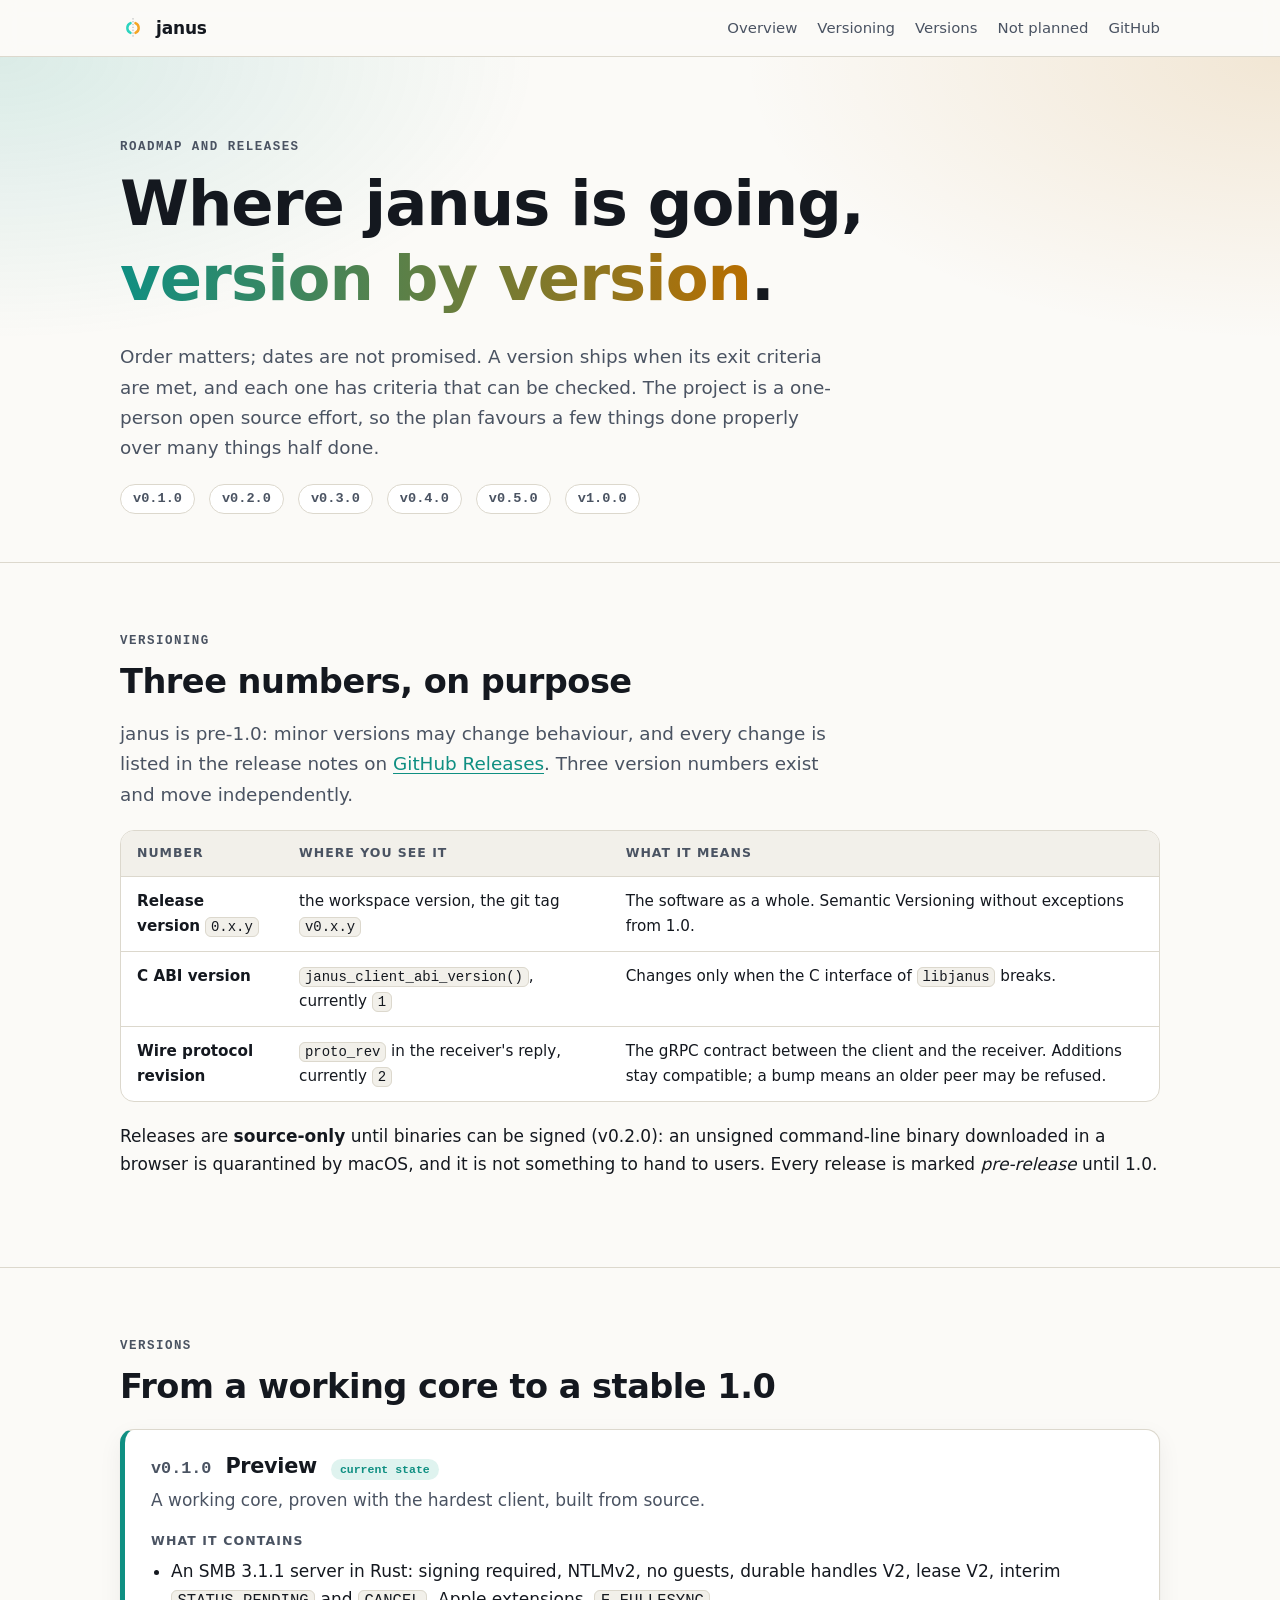
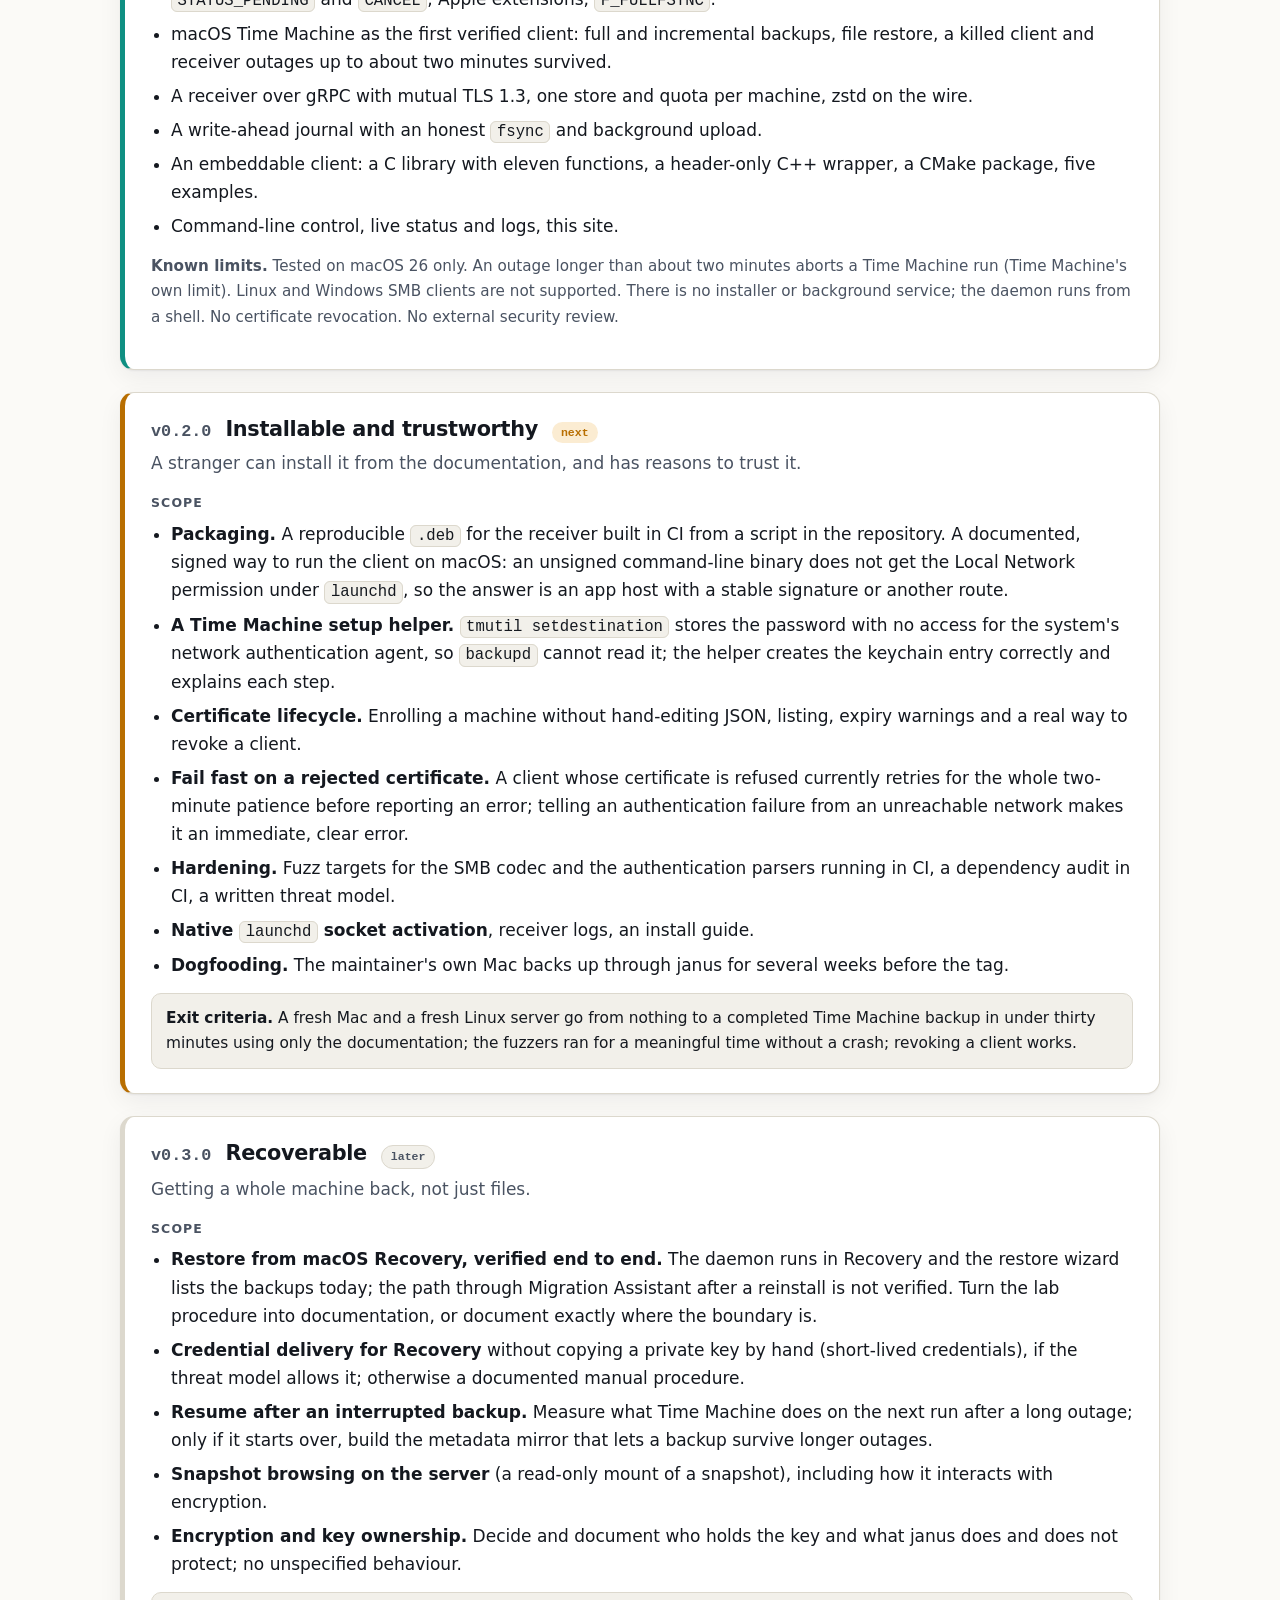
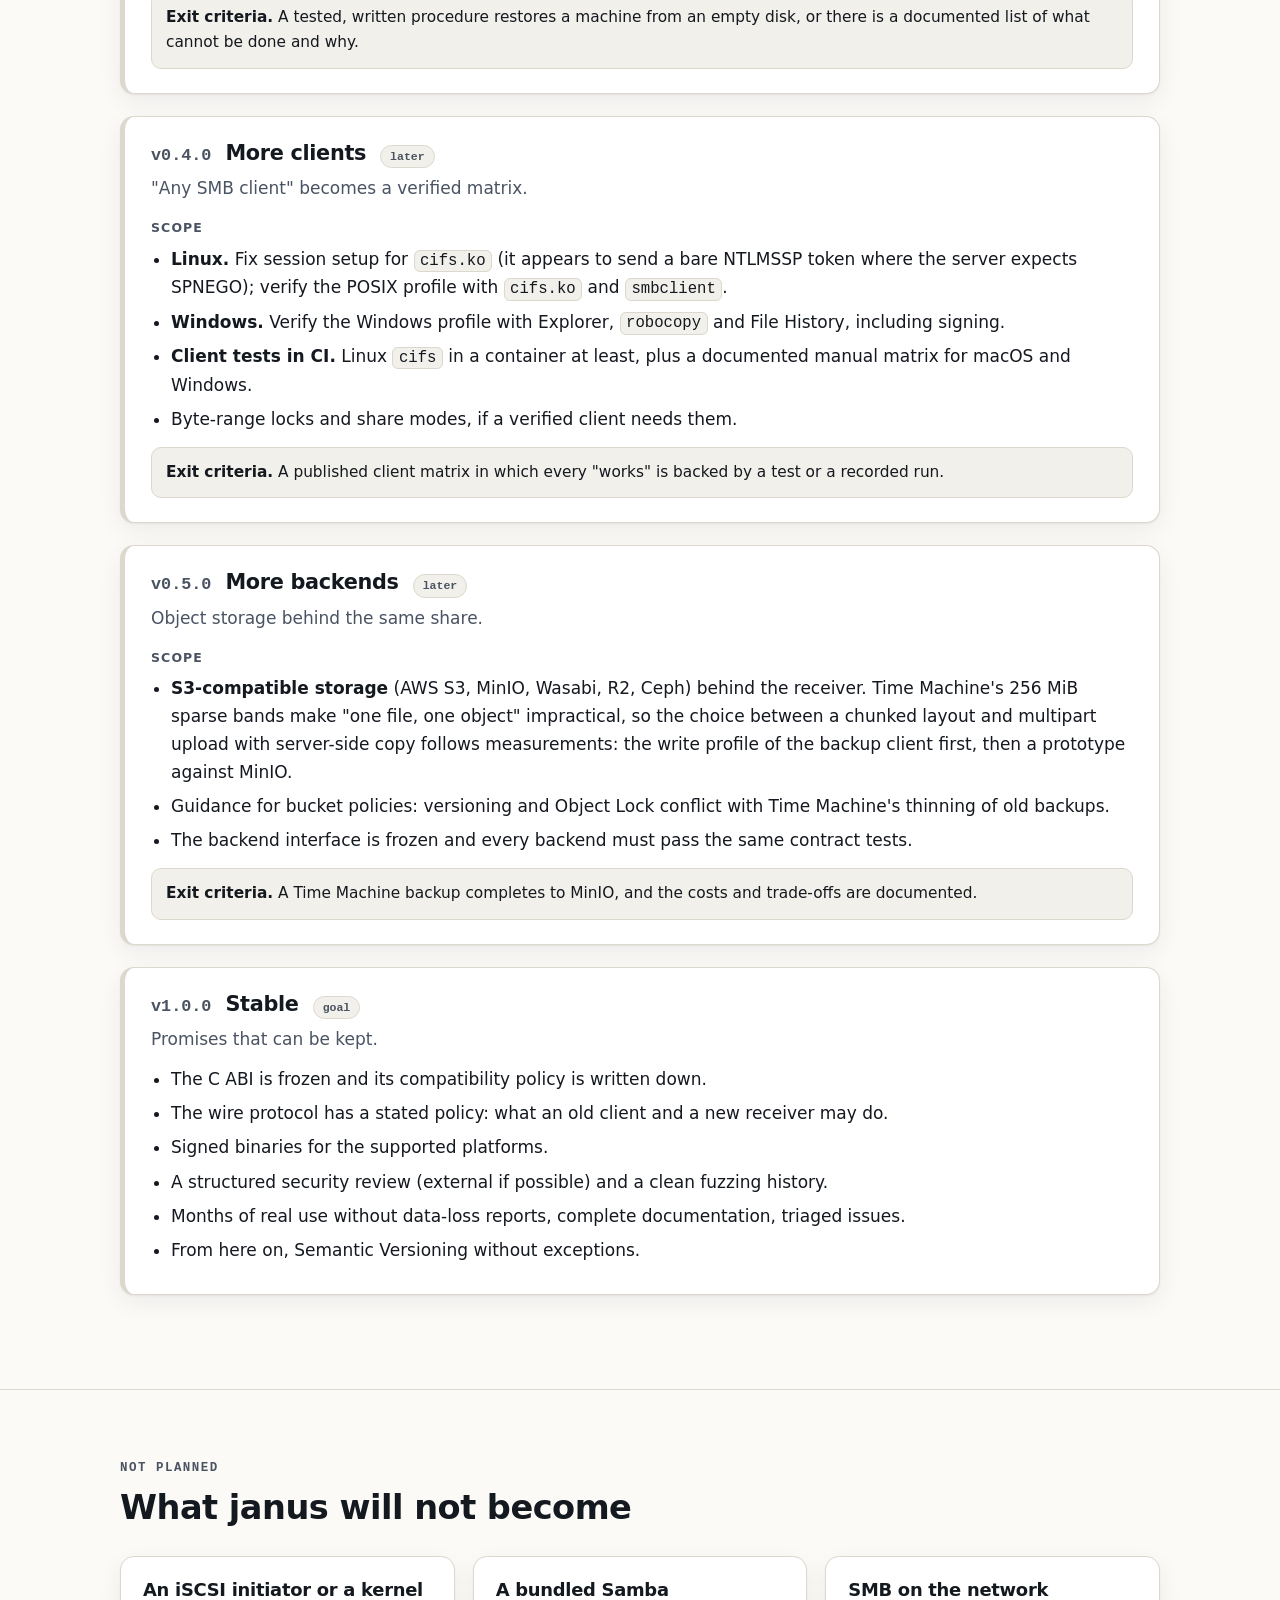
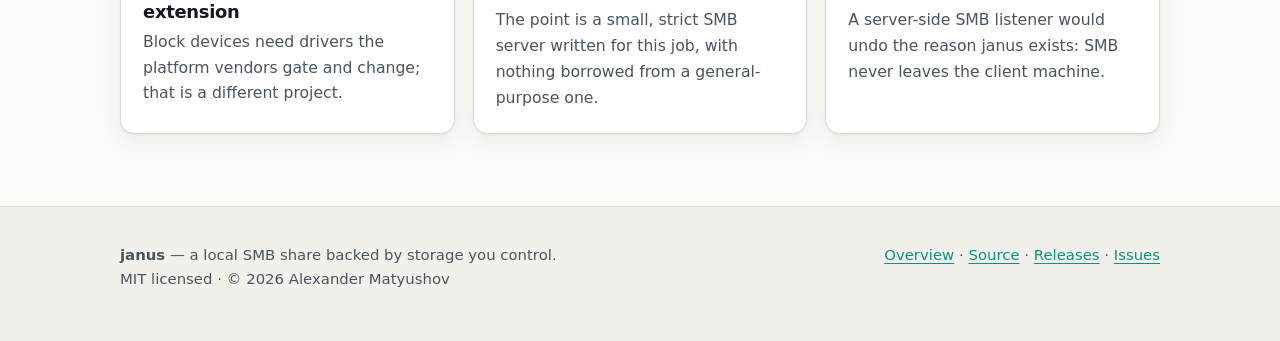
==== docs/roadmap.html @ 5c236272 "Report one version everywhere" ====
<!doctype html>
<html lang="en">
<head>
<meta charset="utf-8">
<meta name="viewport" content="width=device-width, initial-scale=1">
<title>janus roadmap — version by version</title>
<meta name="description" content="Where janus is going, version by version: what each release adds, what it must prove before it ships, and what is deliberately not planned.">
<meta name="color-scheme" content="light dark">
<link rel="icon" href="assets/favicon.svg" type="image/svg+xml">
<link rel="stylesheet" href="assets/style.css">
<meta property="og:type" content="website">
<meta property="og:title" content="janus roadmap — version by version">
<meta property="og:description" content="What each janus release adds, what it must prove before it ships, and what is not planned.">
<meta property="og:url" content="https://matyushov.github.io/janus/roadmap.html">
</head>
<body>

<header class="bar">
  <div class="wrap">
    <a class="brand" href="index.html" aria-label="janus, back to the home page">
      <svg viewBox="0 0 64 64" aria-hidden="true"><path d="M32 8v48" stroke="currentColor" stroke-opacity=".45" stroke-width="2" stroke-dasharray="3 4"/><path d="M26 20a13 13 0 0 0 0 24" fill="none" stroke="#2dd4bf" stroke-width="6" stroke-linecap="round"/><path d="M38 20a13 13 0 0 1 0 24" fill="none" stroke="#f5a524" stroke-width="6" stroke-linecap="round"/></svg>
      janus
    </a>
    <nav aria-label="Sections">
      <a href="index.html">Overview</a>
      <a href="#versioning">Versioning</a>
      <a href="#versions">Versions</a>
      <a href="#not-planned">Not planned</a>
      <a class="gh" href="https://github.com/matyushov/janus">GitHub</a>
    </nav>
  </div>
</header>

<main id="top">

<section class="hero" style="padding-bottom:48px">
  <div class="wrap">
    <span class="eyebrow">Roadmap and releases</span>
    <h1 style="max-width:20ch">Where janus is going, <em>version by version</em>.</h1>
    <p class="lede">
      Order matters; dates are not promised. A version ships when its exit criteria are met, and each
      one has criteria that can be checked. The project is a one-person open source effort, so the plan
      favours a few things done properly over many things half done.
    </p>
    <ul class="jump" aria-label="Jump to a version">
      <li><a href="#v0-1-0">v0.1.0</a></li>
      <li><a href="#v0-2-0">v0.2.0</a></li>
      <li><a href="#v0-3-0">v0.3.0</a></li>
      <li><a href="#v0-4-0">v0.4.0</a></li>
      <li><a href="#v0-5-0">v0.5.0</a></li>
      <li><a href="#v1-0-0">v1.0.0</a></li>
    </ul>
  </div>
</section>

<!-- ======================================================= versioning -->
<section id="versioning">
  <div class="wrap">
    <span class="eyebrow">Versioning</span>
    <h2>Three numbers, on purpose</h2>
    <p class="lede">
      janus is pre-1.0: minor versions may change behaviour, and every change is listed in the release notes
      on <a href="https://github.com/matyushov/janus/releases">GitHub Releases</a>. Three version numbers exist and move independently.
    </p>
    <div class="tablewrap">
      <table>
        <thead><tr><th>Number</th><th>Where you see it</th><th>What it means</th></tr></thead>
        <tbody>
          <tr><td><strong>Release version</strong> <code>0.x.y</code></td><td>the workspace version, the git tag <code>v0.x.y</code></td><td>The software as a whole. Semantic Versioning without exceptions from 1.0.</td></tr>
          <tr><td><strong>C ABI version</strong></td><td><code>janus_client_abi_version()</code>, currently <code>1</code></td><td>Changes only when the C interface of <code>libjanus</code> breaks.</td></tr>
          <tr><td><strong>Wire protocol revision</strong></td><td><code>proto_rev</code> in the receiver's reply, currently <code>2</code></td><td>The gRPC contract between the client and the receiver. Additions stay compatible; a bump means an older peer may be refused.</td></tr>
        </tbody>
      </table>
    </div>
    <p>
      Releases are <strong>source-only</strong> until binaries can be signed (v0.2.0): an unsigned command-line
      binary downloaded in a browser is quarantined by macOS, and it is not something to hand to users.
      Every release is marked <em>pre-release</em> until 1.0.
    </p>
  </div>
</section>

<!-- ======================================================= versions -->
<section id="versions">
  <div class="wrap">
    <span class="eyebrow">Versions</span>
    <h2>From a working core to a stable 1.0</h2>

    <!-- v0.1.0 -->
    <article class="ver now" id="v0-1-0">
      <header>
        <span class="vnum">v0.1.0</span>
        <h3>Preview</h3>
        <span class="chip works">current state</span>
      </header>
      <p class="theme">A working core, proven with the hardest client, built from source.</p>
      <h4>What it contains</h4>
      <ul>
        <li>An SMB 3.1.1 server in Rust: signing required, NTLMv2, no guests, durable handles V2, lease V2, interim <code>STATUS_PENDING</code> and <code>CANCEL</code>, Apple extensions, <code>F_FULLFSYNC</code>.</li>
        <li>macOS Time Machine as the first verified client: full and incremental backups, file restore, a killed client and receiver outages up to about two minutes survived.</li>
        <li>A receiver over gRPC with mutual TLS 1.3, one store and quota per machine, zstd on the wire.</li>
        <li>A write-ahead journal with an honest <code>fsync</code> and background upload.</li>
        <li>An embeddable client: a C library with eleven functions, a header-only C++ wrapper, a CMake package, five examples.</li>
        <li>Command-line control, live status and logs, this site.</li>
      </ul>
      <p class="limits"><strong>Known limits.</strong> Tested on macOS 26 only. An outage longer than about two minutes aborts a
      Time Machine run (Time Machine's own limit). Linux and Windows SMB clients are not supported. There is no installer
      or background service; the daemon runs from a shell. No certificate revocation. No external security review.</p>
    </article>

    <!-- v0.2.0 -->
    <article class="ver next" id="v0-2-0">
      <header>
        <span class="vnum">v0.2.0</span>
        <h3>Installable and trustworthy</h3>
        <span class="chip planned">next</span>
      </header>
      <p class="theme">A stranger can install it from the documentation, and has reasons to trust it.</p>
      <h4>Scope</h4>
      <ul>
        <li><strong>Packaging.</strong> A reproducible <code>.deb</code> for the receiver built in CI from a script in the repository. A documented, signed way to run the client on macOS: an unsigned command-line binary does not get the Local Network permission under <code>launchd</code>, so the answer is an app host with a stable signature or another route.</li>
        <li><strong>A Time Machine setup helper.</strong> <code>tmutil setdestination</code> stores the password with no access for the system's network authentication agent, so <code>backupd</code> cannot read it; the helper creates the keychain entry correctly and explains each step.</li>
        <li><strong>Certificate lifecycle.</strong> Enrolling a machine without hand-editing JSON, listing, expiry warnings and a real way to revoke a client.</li>
        <li><strong>Fail fast on a rejected certificate.</strong> A client whose certificate is refused currently retries for the whole two-minute patience before reporting an error; telling an authentication failure from an unreachable network makes it an immediate, clear error.</li>
        <li><strong>Hardening.</strong> Fuzz targets for the SMB codec and the authentication parsers running in CI, a dependency audit in CI, a written threat model.</li>
        <li><strong>Native <code>launchd</code> socket activation</strong>, receiver logs, an install guide.</li>
        <li><strong>Dogfooding.</strong> The maintainer's own Mac backs up through janus for several weeks before the tag.</li>
      </ul>
      <div class="exit"><b>Exit criteria.</b> A fresh Mac and a fresh Linux server go from nothing to a completed Time Machine backup in under thirty minutes using only the documentation; the fuzzers ran for a meaningful time without a crash; revoking a client works.</div>
    </article>

    <!-- v0.3.0 -->
    <article class="ver" id="v0-3-0">
      <header>
        <span class="vnum">v0.3.0</span>
        <h3>Recoverable</h3>
        <span class="chip research">later</span>
      </header>
      <p class="theme">Getting a whole machine back, not just files.</p>
      <h4>Scope</h4>
      <ul>
        <li><strong>Restore from macOS Recovery, verified end to end.</strong> The daemon runs in Recovery and the restore wizard lists the backups today; the path through Migration Assistant after a reinstall is not verified. Turn the lab procedure into documentation, or document exactly where the boundary is.</li>
        <li><strong>Credential delivery for Recovery</strong> without copying a private key by hand (short-lived credentials), if the threat model allows it; otherwise a documented manual procedure.</li>
        <li><strong>Resume after an interrupted backup.</strong> Measure what Time Machine does on the next run after a long outage; only if it starts over, build the metadata mirror that lets a backup survive longer outages.</li>
        <li><strong>Snapshot browsing on the server</strong> (a read-only mount of a snapshot), including how it interacts with encryption.</li>
        <li><strong>Encryption and key ownership.</strong> Decide and document who holds the key and what janus does and does not protect; no unspecified behaviour.</li>
      </ul>
      <div class="exit"><b>Exit criteria.</b> A tested, written procedure restores a machine from an empty disk, or there is a documented list of what cannot be done and why.</div>
    </article>

    <!-- v0.4.0 -->
    <article class="ver" id="v0-4-0">
      <header>
        <span class="vnum">v0.4.0</span>
        <h3>More clients</h3>
        <span class="chip research">later</span>
      </header>
      <p class="theme">"Any SMB client" becomes a verified matrix.</p>
      <h4>Scope</h4>
      <ul>
        <li><strong>Linux.</strong> Fix session setup for <code>cifs.ko</code> (it appears to send a bare NTLMSSP token where the server expects SPNEGO); verify the POSIX profile with <code>cifs.ko</code> and <code>smbclient</code>.</li>
        <li><strong>Windows.</strong> Verify the Windows profile with Explorer, <code>robocopy</code> and File History, including signing.</li>
        <li><strong>Client tests in CI.</strong> Linux <code>cifs</code> in a container at least, plus a documented manual matrix for macOS and Windows.</li>
        <li>Byte-range locks and share modes, if a verified client needs them.</li>
      </ul>
      <div class="exit"><b>Exit criteria.</b> A published client matrix in which every "works" is backed by a test or a recorded run.</div>
    </article>

    <!-- v0.5.0 -->
    <article class="ver" id="v0-5-0">
      <header>
        <span class="vnum">v0.5.0</span>
        <h3>More backends</h3>
        <span class="chip research">later</span>
      </header>
      <p class="theme">Object storage behind the same share.</p>
      <h4>Scope</h4>
      <ul>
        <li><strong>S3-compatible storage</strong> (AWS S3, MinIO, Wasabi, R2, Ceph) behind the receiver. Time Machine's 256&nbsp;MiB sparse bands make "one file, one object" impractical, so the choice between a chunked layout and multipart upload with server-side copy follows measurements: the write profile of the backup client first, then a prototype against MinIO.</li>
        <li>Guidance for bucket policies: versioning and Object Lock conflict with Time Machine's thinning of old backups.</li>
        <li>The backend interface is frozen and every backend must pass the same contract tests.</li>
      </ul>
      <div class="exit"><b>Exit criteria.</b> A Time Machine backup completes to MinIO, and the costs and trade-offs are documented.</div>
    </article>

    <!-- v1.0.0 -->
    <article class="ver" id="v1-0-0">
      <header>
        <span class="vnum">v1.0.0</span>
        <h3>Stable</h3>
        <span class="chip research">goal</span>
      </header>
      <p class="theme">Promises that can be kept.</p>
      <ul>
        <li>The C ABI is frozen and its compatibility policy is written down.</li>
        <li>The wire protocol has a stated policy: what an old client and a new receiver may do.</li>
        <li>Signed binaries for the supported platforms.</li>
        <li>A structured security review (external if possible) and a clean fuzzing history.</li>
        <li>Months of real use without data-loss reports, complete documentation, triaged issues.</li>
        <li>From here on, Semantic Versioning without exceptions.</li>
      </ul>
    </article>
  </div>
</section>

<!-- ======================================================= not planned -->
<section id="not-planned">
  <div class="wrap">
    <span class="eyebrow">Not planned</span>
    <h2>What janus will not become</h2>
    <div class="grid">
      <article class="card">
        <h3>An iSCSI initiator or a kernel extension</h3>
        <p>Block devices need drivers the platform vendors gate and change; that is a different project.</p>
      </article>
      <article class="card">
        <h3>A bundled Samba</h3>
        <p>The point is a small, strict SMB server written for this job, with nothing borrowed from a general-purpose one.</p>
      </article>
      <article class="card">
        <h3>SMB on the network</h3>
        <p>A server-side SMB listener would undo the reason janus exists: SMB never leaves the client machine.</p>
      </article>
    </div>
  </div>
</section>

</main>

<footer>
  <div class="wrap">
    <div>
      <strong>janus</strong> — a local SMB share backed by storage you control.<br>
      MIT licensed · © 2026 Alexander Matyushov
    </div>
    <div>
      <a href="index.html">Overview</a> ·
      <a href="https://github.com/matyushov/janus">Source</a> ·
      <a href="https://github.com/matyushov/janus/releases">Releases</a> ·
      <a href="https://github.com/matyushov/janus/issues">Issues</a>
    </div>
  </div>
</footer>

</body>
</html>
---- docs/assets/style.css ----
/* janus site — hand written, no dependencies.
   Two accents on purpose: teal = the face turned to the SMB client (loopback),
   amber = the face turned to the storage (the network). */
:root {
  color-scheme: light dark;
  --bg: #fbfaf7;
  --bg-soft: #f2f0ea;
  --surface: #ffffff;
  --ink: #14181f;
  --ink-soft: #4a5362;
  --line: #dcd8cd;
  --teal: #0f8f82;
  --teal-bg: #dff3ef;
  --amber: #b86e00;
  --amber-bg: #fbecd2;
  --ok: #1e7a45;
  --warn: #a8420a;
  --code-bg: #14181f;
  --code-ink: #e8eaed;
  --radius: 14px;
  --maxw: 1080px;
  --shadow: 0 1px 2px rgba(20, 24, 31, .06), 0 8px 24px rgba(20, 24, 31, .06);
}
@media (prefers-color-scheme: dark) {
  :root {
    --bg: #0e1116;
    --bg-soft: #141922;
    --surface: #171c26;
    --ink: #e8eaed;
    --ink-soft: #a3acba;
    --line: #2a3140;
    --teal: #2dd4bf;
    --teal-bg: #12302d;
    --amber: #f5a524;
    --amber-bg: #3a2a0c;
    --ok: #5fd08a;
    --warn: #ff9a62;
    --code-bg: #0a0d12;
    --code-ink: #e8eaed;
    --shadow: 0 1px 2px rgba(0, 0, 0, .4), 0 8px 24px rgba(0, 0, 0, .35);
  }
}
* { box-sizing: border-box; }
html { scroll-behavior: smooth; scroll-padding-top: 72px; }
body {
  margin: 0; background: var(--bg); color: var(--ink);
  font: 17px/1.65 system-ui, -apple-system, "Segoe UI", Roboto, "Helvetica Neue", sans-serif;
  -webkit-font-smoothing: antialiased;
}
a { color: var(--teal); text-underline-offset: 3px; }
a:hover { text-decoration-thickness: 2px; }
code, pre, kbd { font: 0.92em/1.5 ui-monospace, "SF Mono", Menlo, Consolas, monospace; }
:not(pre) > code { background: var(--bg-soft); border: 1px solid var(--line); padding: .08em .35em; border-radius: 6px; }
.wrap { max-width: var(--maxw); margin: 0 auto; padding: 0 20px; }
section { padding: 72px 0; }
section + section { border-top: 1px solid var(--line); }
h1, h2, h3 { line-height: 1.2; letter-spacing: -0.015em; margin: 0 0 .5em; }
h2 { font-size: clamp(1.6rem, 3.4vw, 2.1rem); }
h3 { font-size: 1.12rem; }
p { margin: 0 0 1em; }
.lede { font-size: 1.15rem; color: var(--ink-soft); max-width: 62ch; }
.eyebrow { font: 600 .78rem/1 ui-monospace, Menlo, monospace; text-transform: uppercase; letter-spacing: .12em; color: var(--ink-soft); margin-bottom: 14px; display: block; }

/* top bar */
.bar { position: sticky; top: 0; z-index: 10; background: color-mix(in srgb, var(--bg) 88%, transparent); backdrop-filter: blur(10px); border-bottom: 1px solid var(--line); }
.bar .wrap { display: flex; align-items: center; gap: 22px; height: 56px; }
.brand { display: inline-flex; align-items: center; gap: 10px; font-weight: 700; color: var(--ink); text-decoration: none; letter-spacing: -.01em; }
.brand svg { width: 26px; height: 26px; }
.bar nav { margin-left: auto; display: flex; gap: 20px; flex-wrap: wrap; font-size: .93rem; }
.bar nav a { color: var(--ink-soft); text-decoration: none; }
.bar nav a:hover { color: var(--ink); }
@media (max-width: 720px) { .bar nav a:not(.gh) { display: none; } }

/* hero */
.hero { padding: 84px 0 64px; background:
  radial-gradient(60% 80% at 0% 0%, color-mix(in srgb, var(--teal) 14%, transparent), transparent 70%),
  radial-gradient(60% 80% at 100% 0%, color-mix(in srgb, var(--amber) 14%, transparent), transparent 70%); }
.hero h1 { font-size: clamp(2.2rem, 6vw, 3.9rem); max-width: 17ch; margin-bottom: .4em; }
.hero h1 em { font-style: normal; background: linear-gradient(90deg, var(--teal), var(--amber)); -webkit-background-clip: text; background-clip: text; color: transparent; }
.cta { display: flex; gap: 12px; flex-wrap: wrap; margin: 28px 0 8px; }
.btn { display: inline-block; padding: 12px 20px; border-radius: 10px; font-weight: 600; text-decoration: none; border: 1px solid var(--line); color: var(--ink); background: var(--surface); }
.btn.primary { background: var(--ink); color: var(--bg); border-color: var(--ink); }
.btn:hover { transform: translateY(-1px); box-shadow: var(--shadow); }
.facts { display: flex; flex-wrap: wrap; gap: 8px 22px; margin: 34px 0 0; padding: 0; list-style: none; color: var(--ink-soft); font-size: .93rem; }
.facts li::before { content: "✓ "; color: var(--ok); font-weight: 700; }

/* cards */
.grid { display: grid; gap: 18px; grid-template-columns: repeat(auto-fit, minmax(290px, 1fr)); margin-top: 28px; }
.card { background: var(--surface); border: 1px solid var(--line); border-radius: var(--radius); padding: 22px; box-shadow: var(--shadow); }
.card h3 { margin-bottom: .35em; }
.card p { margin: 0; color: var(--ink-soft); font-size: .98rem; }
.tag { display: inline-block; font: 600 .72rem/1 ui-monospace, Menlo, monospace; padding: 5px 8px; border-radius: 999px; margin-bottom: 12px; }
.tag.teal { background: var(--teal-bg); color: var(--teal); }
.tag.amber { background: var(--amber-bg); color: var(--amber); }

/* diagram */
.diagram { background: var(--surface); border: 1px solid var(--line); border-radius: var(--radius); padding: 16px; margin: 28px 0; overflow-x: auto; box-shadow: var(--shadow); }
.diagram svg { width: 100%; min-width: 720px; height: auto; display: block; }
.diagram text { font: 13px system-ui, -apple-system, "Segoe UI", sans-serif; fill: var(--ink); }
.diagram .sub { fill: var(--ink-soft); font-size: 11.5px; }
.diagram .box { fill: var(--bg-soft); stroke: var(--line); stroke-width: 1.5; }
.diagram .box.t { stroke: var(--teal); }
.diagram .box.a { stroke: var(--amber); }
.diagram .wire-t { stroke: var(--teal); stroke-width: 3; fill: none; }
.diagram .wire-a { stroke: var(--amber); stroke-width: 3; fill: none; }
.diagram .fence { stroke: var(--ink-soft); stroke-dasharray: 5 6; stroke-width: 1.5; }
.diagram .arrow-t { fill: var(--teal); } .diagram .arrow-a { fill: var(--amber); }
.diagram .lab-t { fill: var(--teal); font-weight: 700; } .diagram .lab-a { fill: var(--amber); font-weight: 700; }

ol.steps { counter-reset: s; list-style: none; padding: 0; margin: 24px 0 0; display: grid; gap: 14px; }
ol.steps li { counter-increment: s; position: relative; padding-left: 52px; }
ol.steps li::before { content: counter(s); position: absolute; left: 0; top: 0; width: 34px; height: 34px; border-radius: 50%; display: grid; place-items: center; background: var(--ink); color: var(--bg); font-weight: 700; }
ol.steps b { display: block; }

/* tables */
.tablewrap { overflow-x: auto; margin: 20px 0; border: 1px solid var(--line); border-radius: var(--radius); background: var(--surface); }
table { border-collapse: collapse; width: 100%; font-size: .95rem; }
th, td { text-align: left; padding: 12px 16px; border-bottom: 1px solid var(--line); vertical-align: top; }
th { font-size: .78rem; text-transform: uppercase; letter-spacing: .08em; color: var(--ink-soft); background: var(--bg-soft); }
tr:last-child td { border-bottom: 0; }
.ok { color: var(--ok); font-weight: 600; } .no { color: var(--warn); font-weight: 600; }

/* two columns */
.cols { display: grid; gap: 18px; grid-template-columns: repeat(auto-fit, minmax(300px, 1fr)); margin-top: 24px; }
.cols .card ul { margin: 10px 0 0; padding-left: 20px; color: var(--ink-soft); font-size: .98rem; }
.cols .card li { margin: 6px 0; }
.cols .yes h3 { color: var(--ok); } .cols .nope h3 { color: var(--warn); }

pre { background: var(--code-bg); color: var(--code-ink); border-radius: var(--radius); padding: 18px 20px; overflow-x: auto; margin: 16px 0; border: 1px solid var(--line); }
pre .c { color: #7d8794; }
footer { border-top: 1px solid var(--line); padding: 36px 0 56px; color: var(--ink-soft); font-size: .93rem; background: var(--bg-soft); }
footer .wrap { display: flex; gap: 14px 30px; flex-wrap: wrap; justify-content: space-between; }
.note { border-left: 4px solid var(--amber); background: var(--amber-bg); padding: 12px 16px; border-radius: 8px; color: var(--ink); font-size: .96rem; }
@media (prefers-reduced-motion: reduce) { html { scroll-behavior: auto; } .btn:hover { transform: none; } }

/* status chips (support matrix, use cases) */
.chip { display: inline-block; font: 600 .72rem/1 ui-monospace, Menlo, monospace; padding: 5px 9px; border-radius: 999px; white-space: nowrap; }
.chip.works { background: var(--teal-bg); color: var(--teal); }
.chip.planned { background: var(--amber-bg); color: var(--amber); }
.chip.research { background: var(--bg-soft); color: var(--ink-soft); border: 1px solid var(--line); }
.usecase { display: flex; flex-direction: column; gap: 10px; }
.usecase .chip { align-self: flex-start; }

/* roadmap page */
.ver { position: relative; background: var(--surface); border: 1px solid var(--line); border-left: 5px solid var(--line); border-radius: var(--radius); padding: 24px 26px; margin: 22px 0; box-shadow: var(--shadow); }
.ver.now { border-left-color: var(--teal); }
.ver.next { border-left-color: var(--amber); }
.ver header { display: flex; flex-wrap: wrap; gap: 8px 14px; align-items: baseline; margin-bottom: 6px; }
.ver h3 { margin: 0; font-size: 1.3rem; }
.ver .vnum { font: 700 1.05rem/1 ui-monospace, Menlo, monospace; color: var(--ink-soft); }
.ver .theme { color: var(--ink-soft); margin: 0 0 12px; }
.ver h4 { margin: 16px 0 6px; font-size: .78rem; text-transform: uppercase; letter-spacing: .09em; color: var(--ink-soft); }
.ver ul { margin: 0; padding-left: 20px; }
.ver li { margin: 6px 0; }
.ver .exit { margin-top: 14px; padding: 12px 14px; background: var(--bg-soft); border: 1px solid var(--line); border-radius: 10px; font-size: .96rem; }
.ver .exit b { color: var(--ink); }
.ver .limits { margin-top: 14px; font-size: .95rem; color: var(--ink-soft); }
.jump { display: flex; gap: 8px 14px; flex-wrap: wrap; margin: 18px 0 0; padding: 0; list-style: none; }
.jump a { display: inline-block; padding: 6px 12px; border: 1px solid var(--line); border-radius: 999px; text-decoration: none; color: var(--ink-soft); font: 600 .85rem/1.2 ui-monospace, Menlo, monospace; background: var(--surface); }
.jump a:hover { color: var(--ink); border-color: var(--ink-soft); }
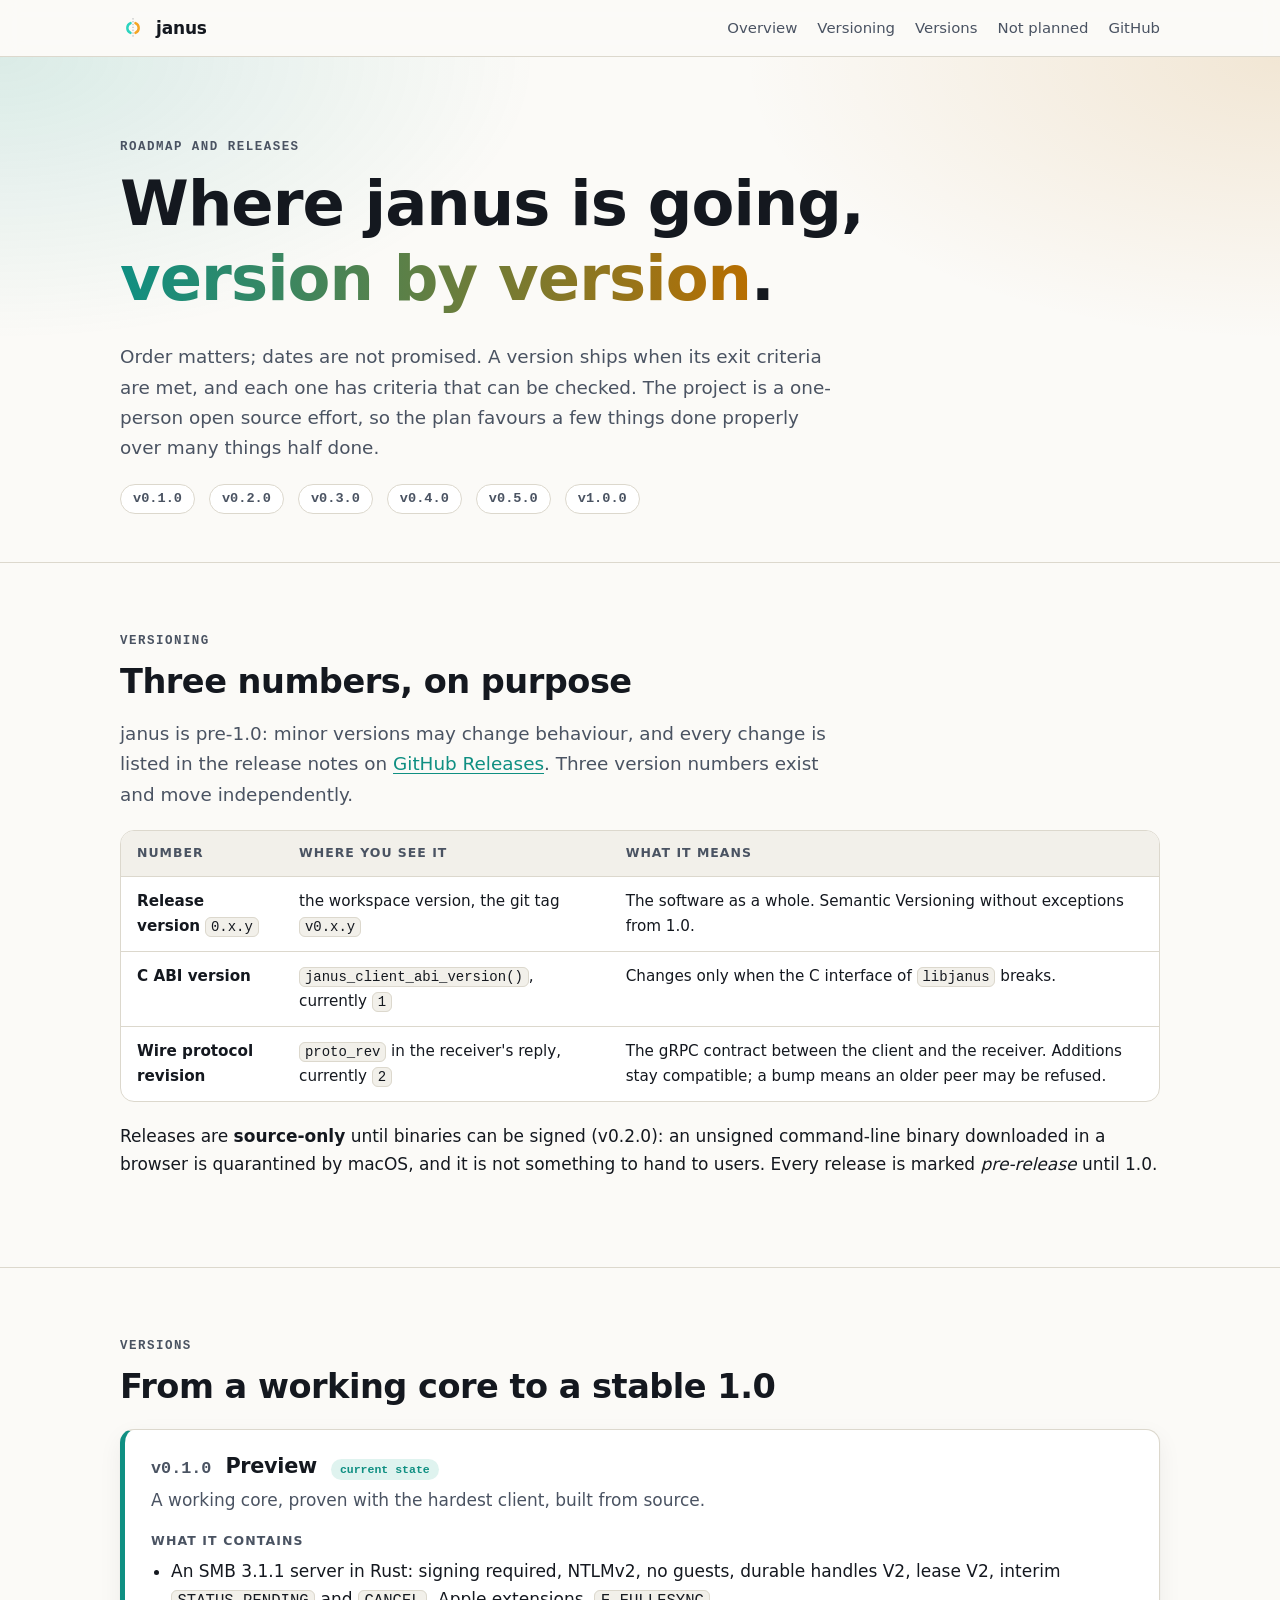
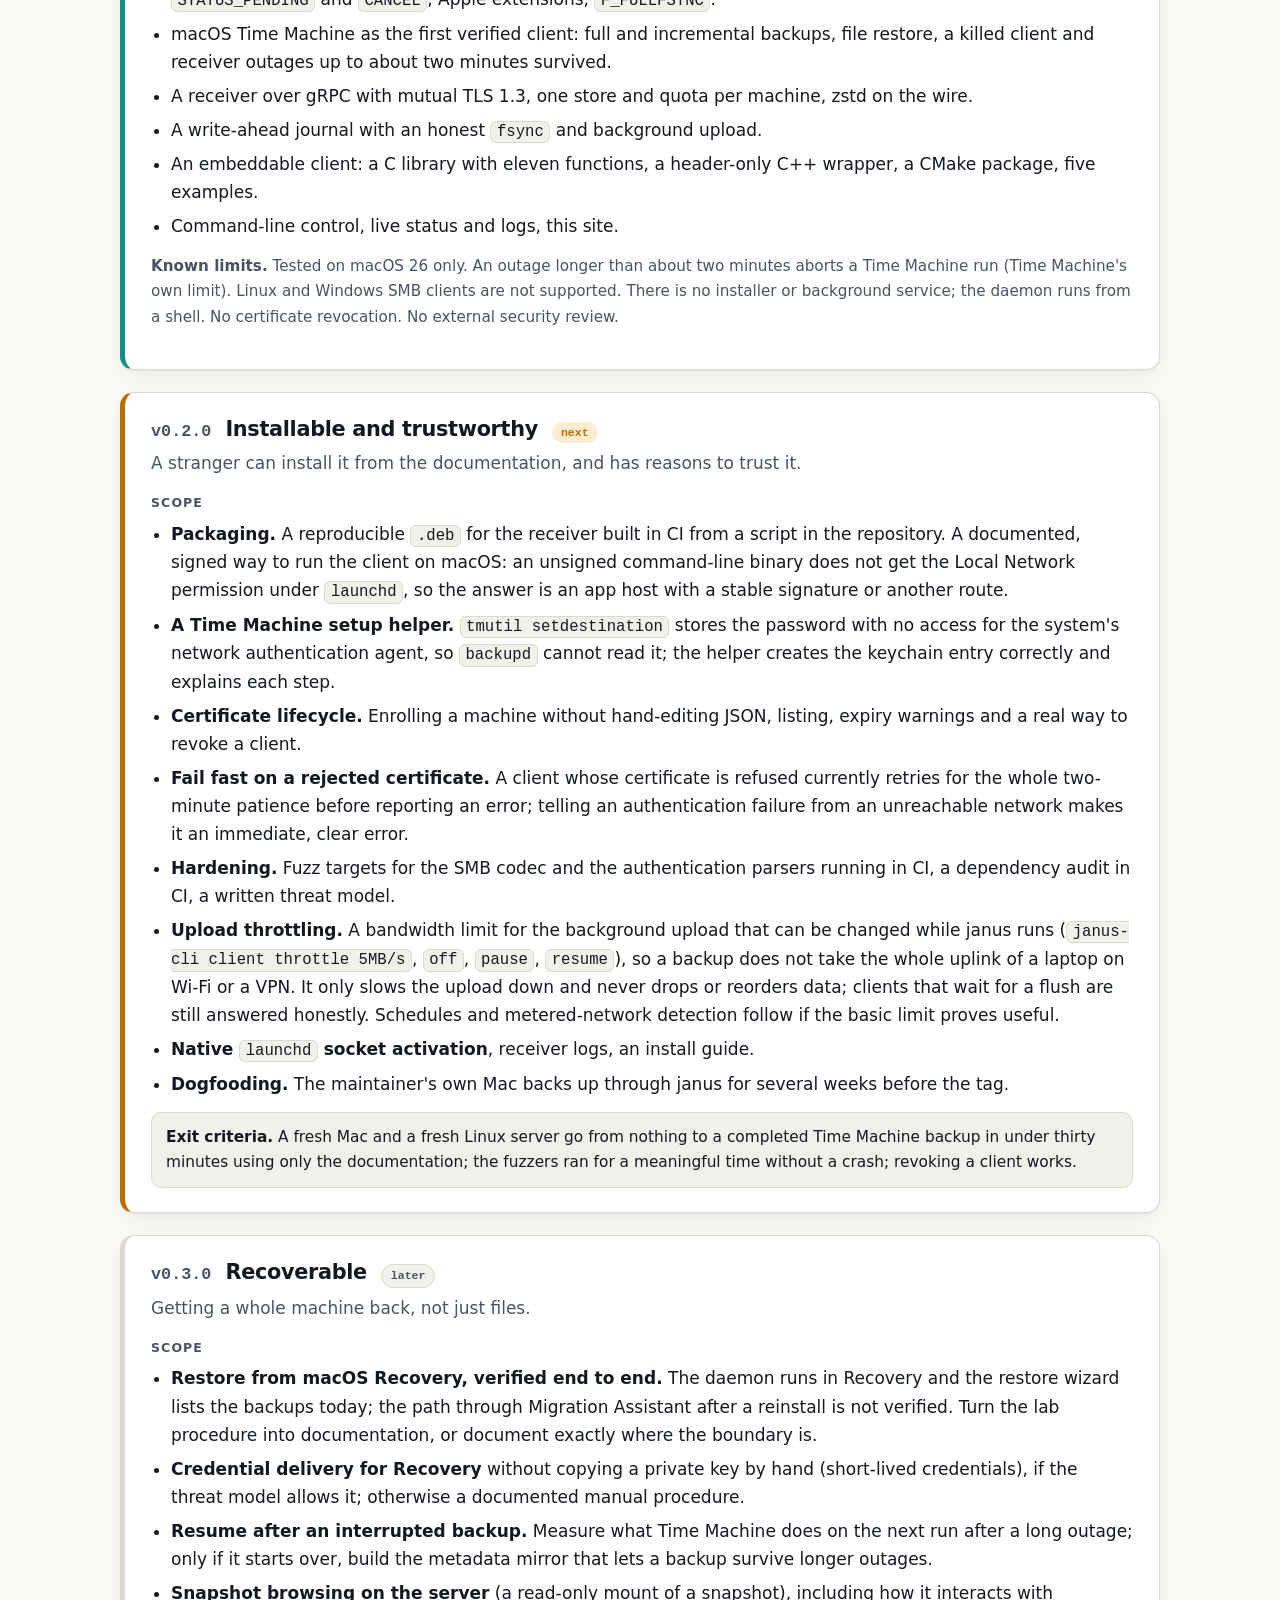
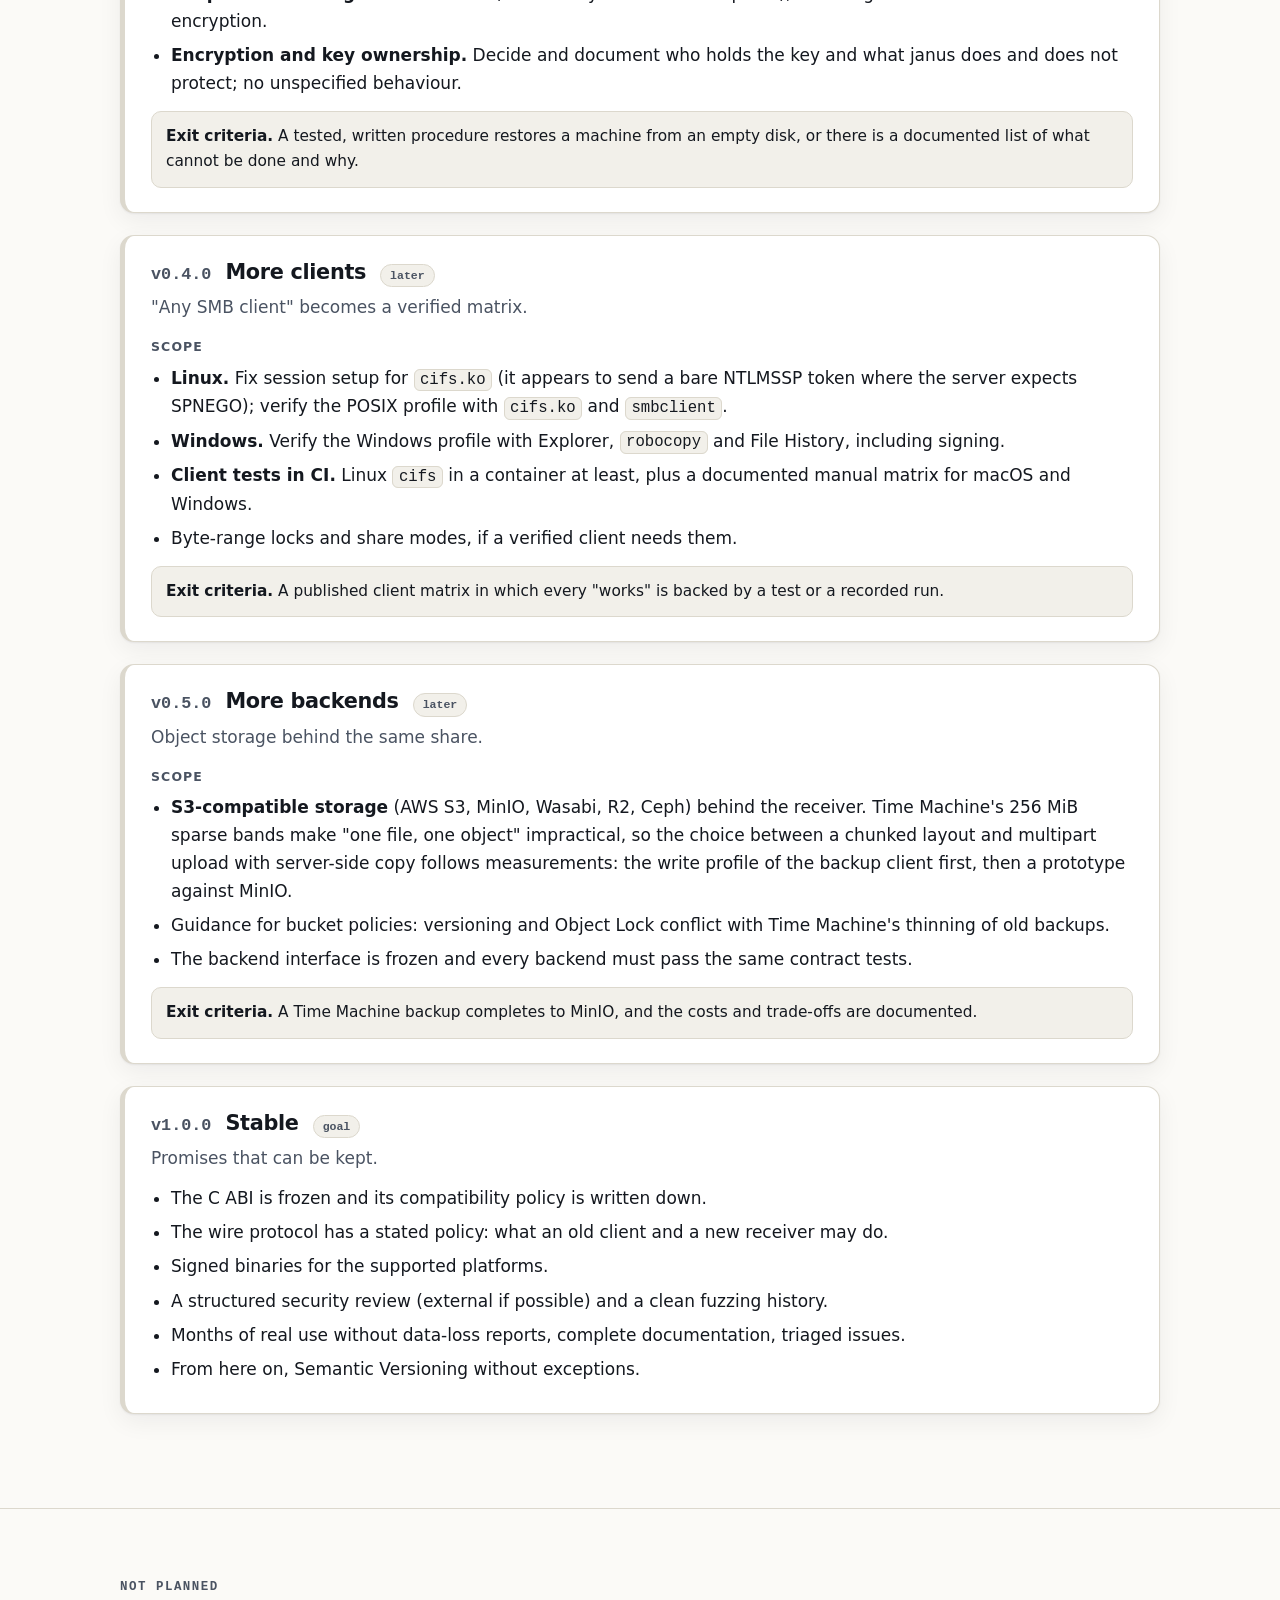
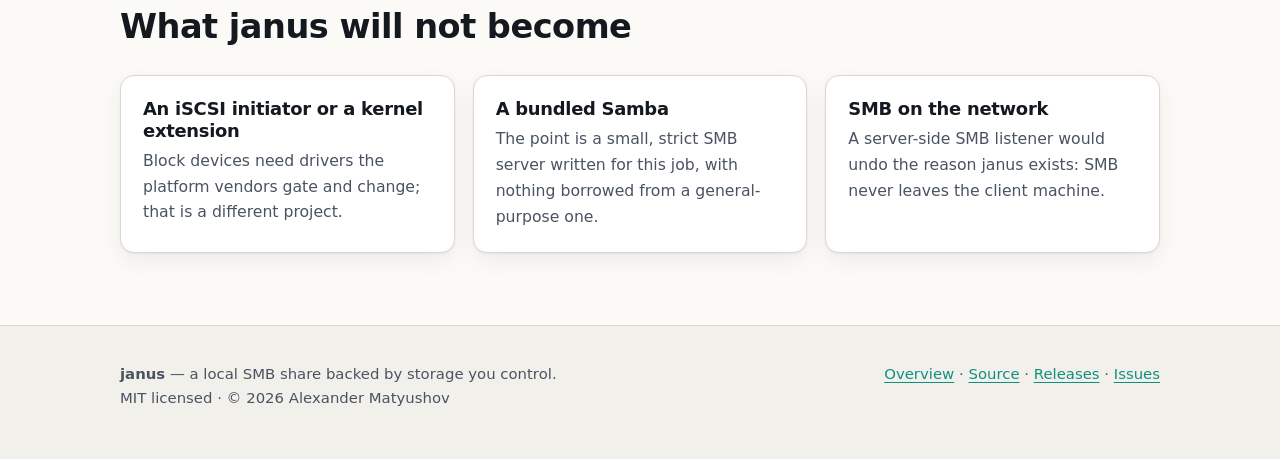
==== commit 437169a2: "Put the roadmap on the site" ====
--- a/docs/roadmap.html
+++ b/docs/roadmap.html
@@ -123,6 +123,7 @@
         <li><strong>Certificate lifecycle.</strong> Enrolling a machine without hand-editing JSON, listing, expiry warnings and a real way to revoke a client.</li>
         <li><strong>Fail fast on a rejected certificate.</strong> A client whose certificate is refused currently retries for the whole two-minute patience before reporting an error; telling an authentication failure from an unreachable network makes it an immediate, clear error.</li>
         <li><strong>Hardening.</strong> Fuzz targets for the SMB codec and the authentication parsers running in CI, a dependency audit in CI, a written threat model.</li>
+        <li><strong>Upload throttling.</strong> A bandwidth limit for the background upload that can be changed while janus runs (<code>janus-cli client throttle 5MB/s</code>, <code>off</code>, <code>pause</code>, <code>resume</code>), so a backup does not take the whole uplink of a laptop on Wi-Fi or a VPN. It only slows the upload down and never drops or reorders data; clients that wait for a flush are still answered honestly. Schedules and metered-network detection follow if the basic limit proves useful.</li>
         <li><strong>Native <code>launchd</code> socket activation</strong>, receiver logs, an install guide.</li>
         <li><strong>Dogfooding.</strong> The maintainer's own Mac backs up through janus for several weeks before the tag.</li>
       </ul>
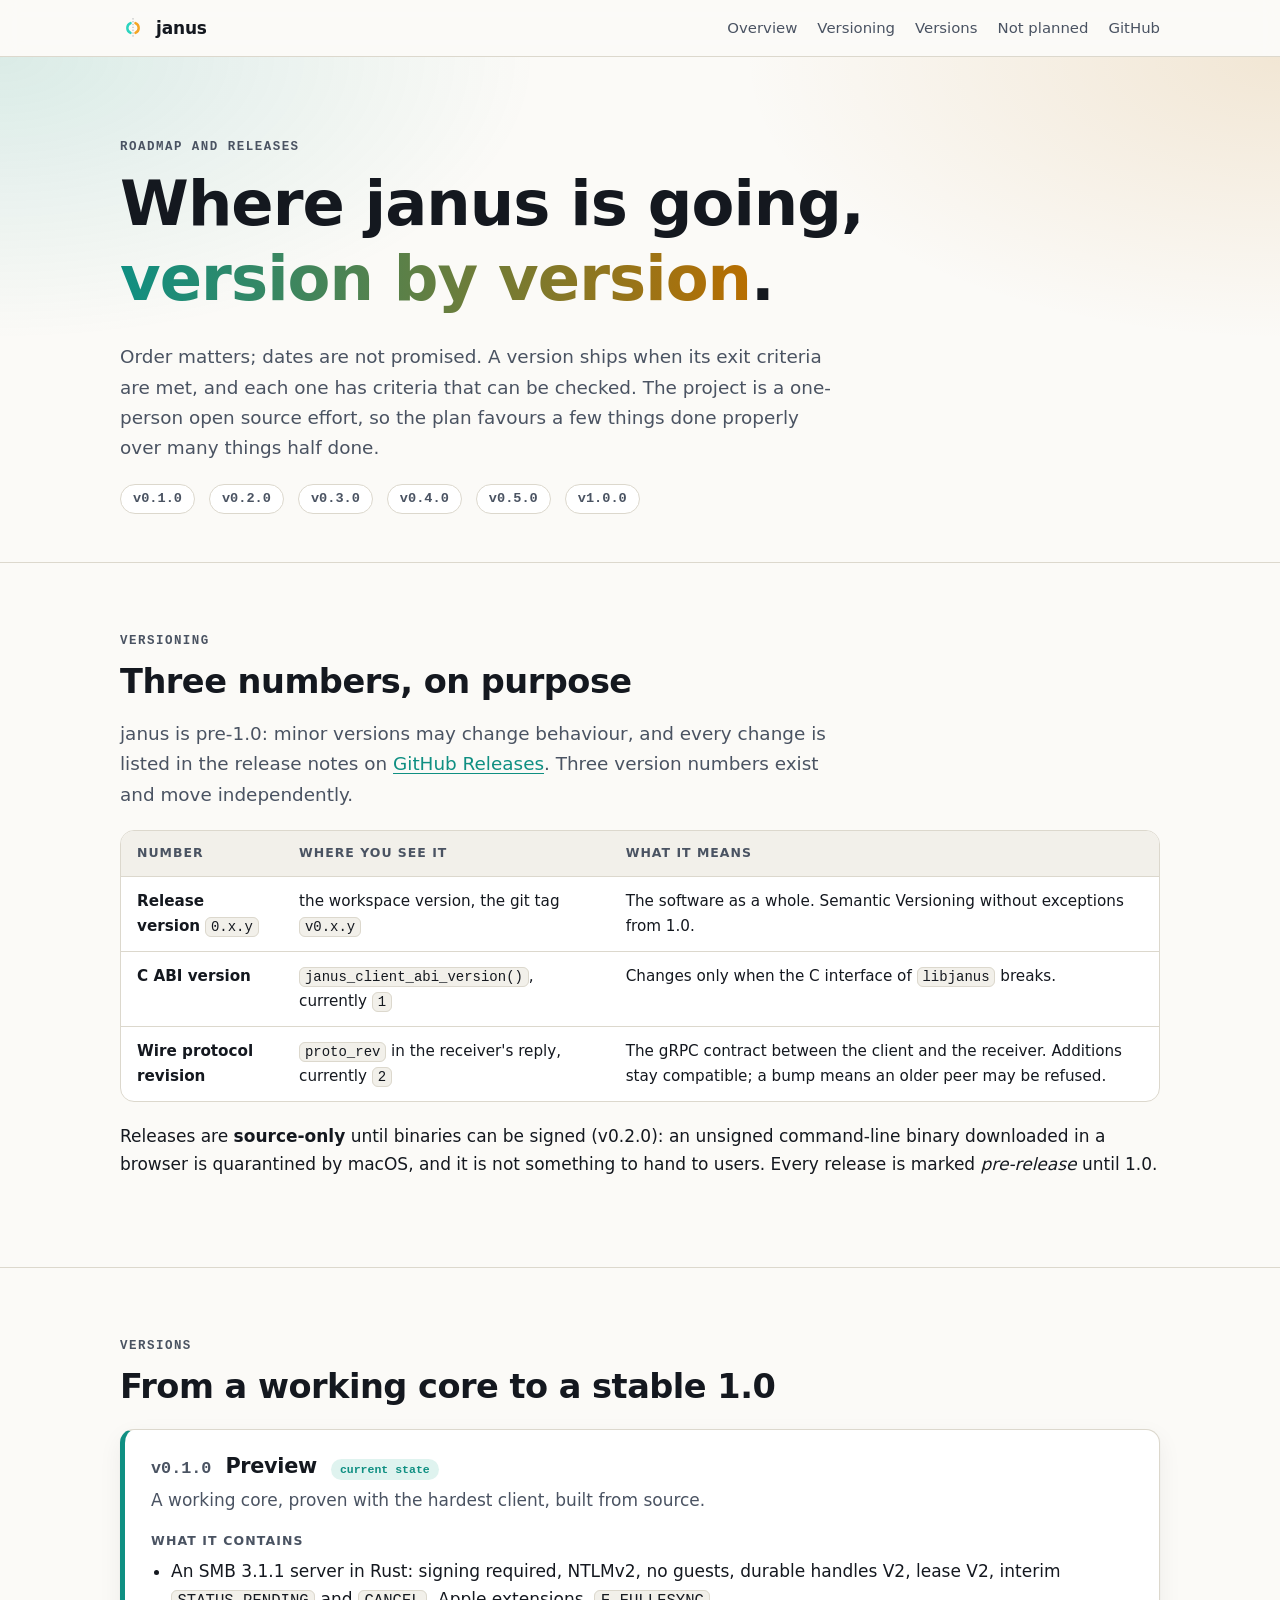
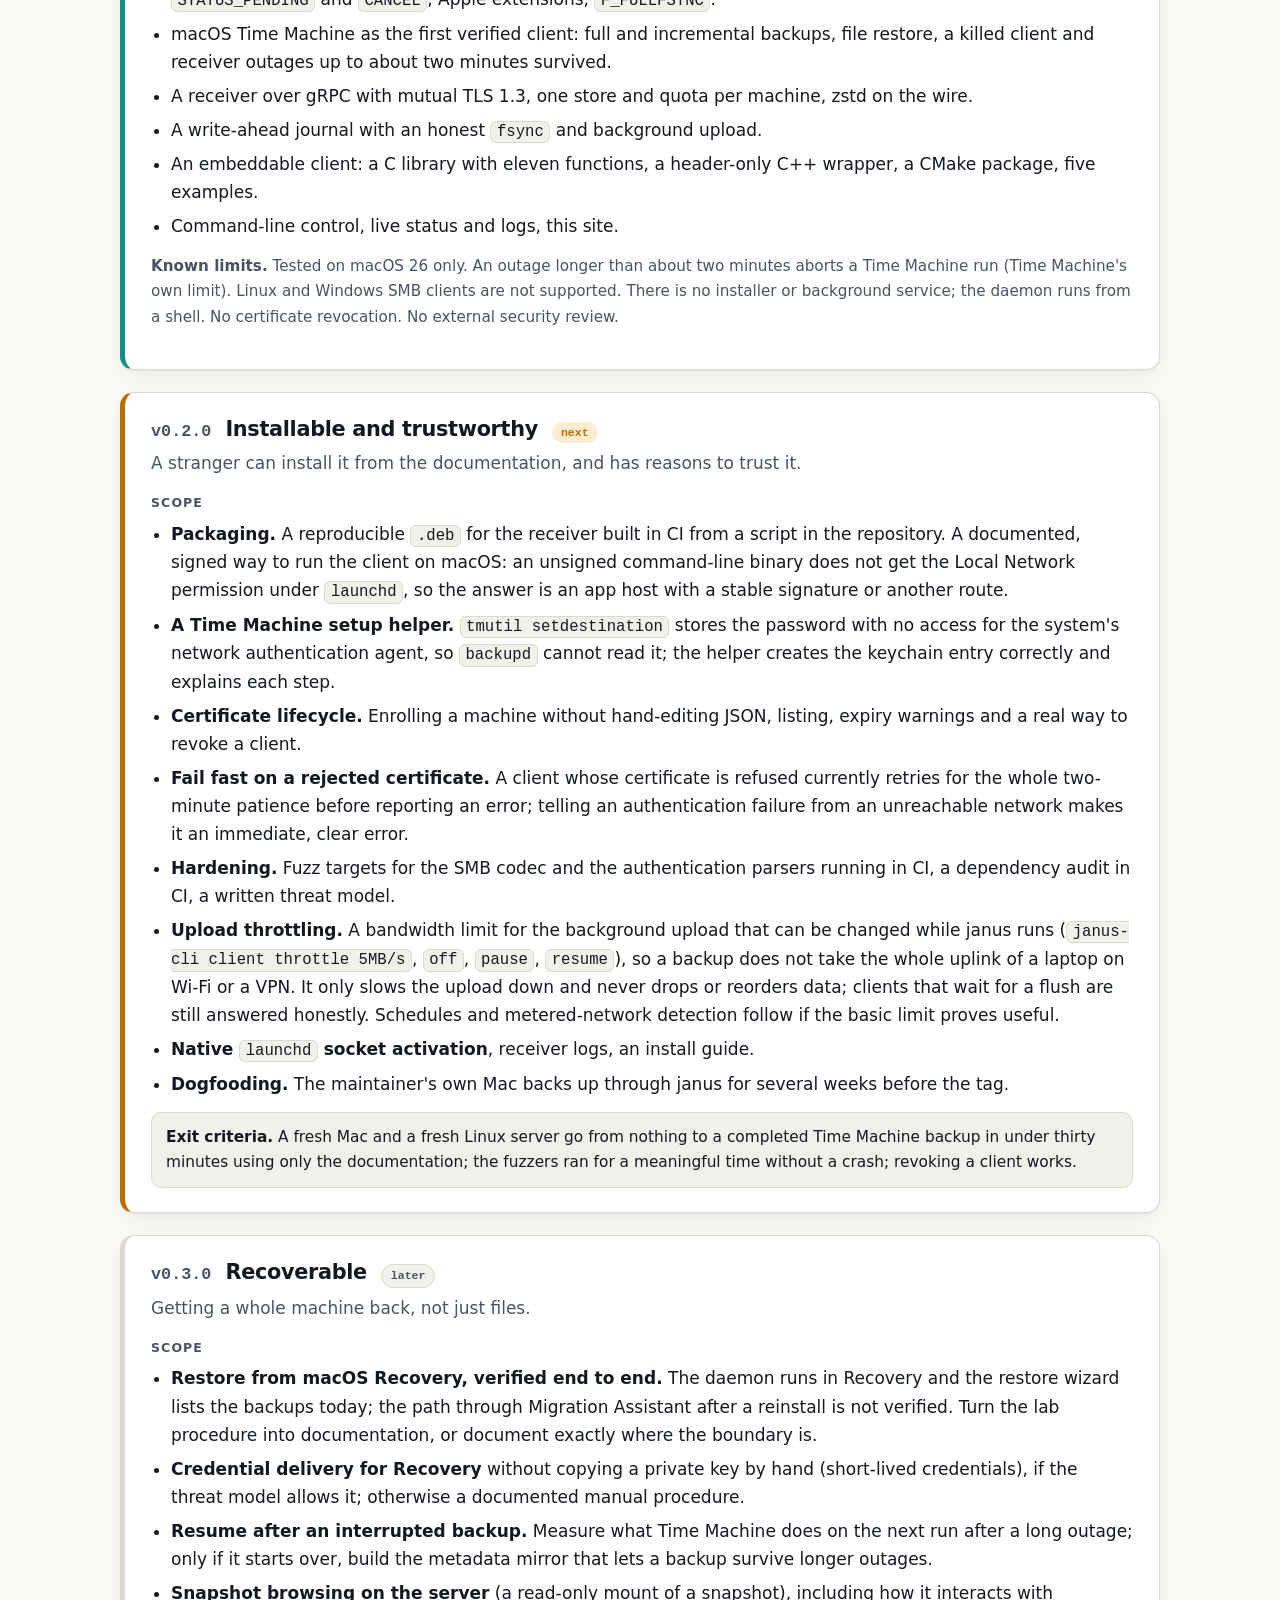
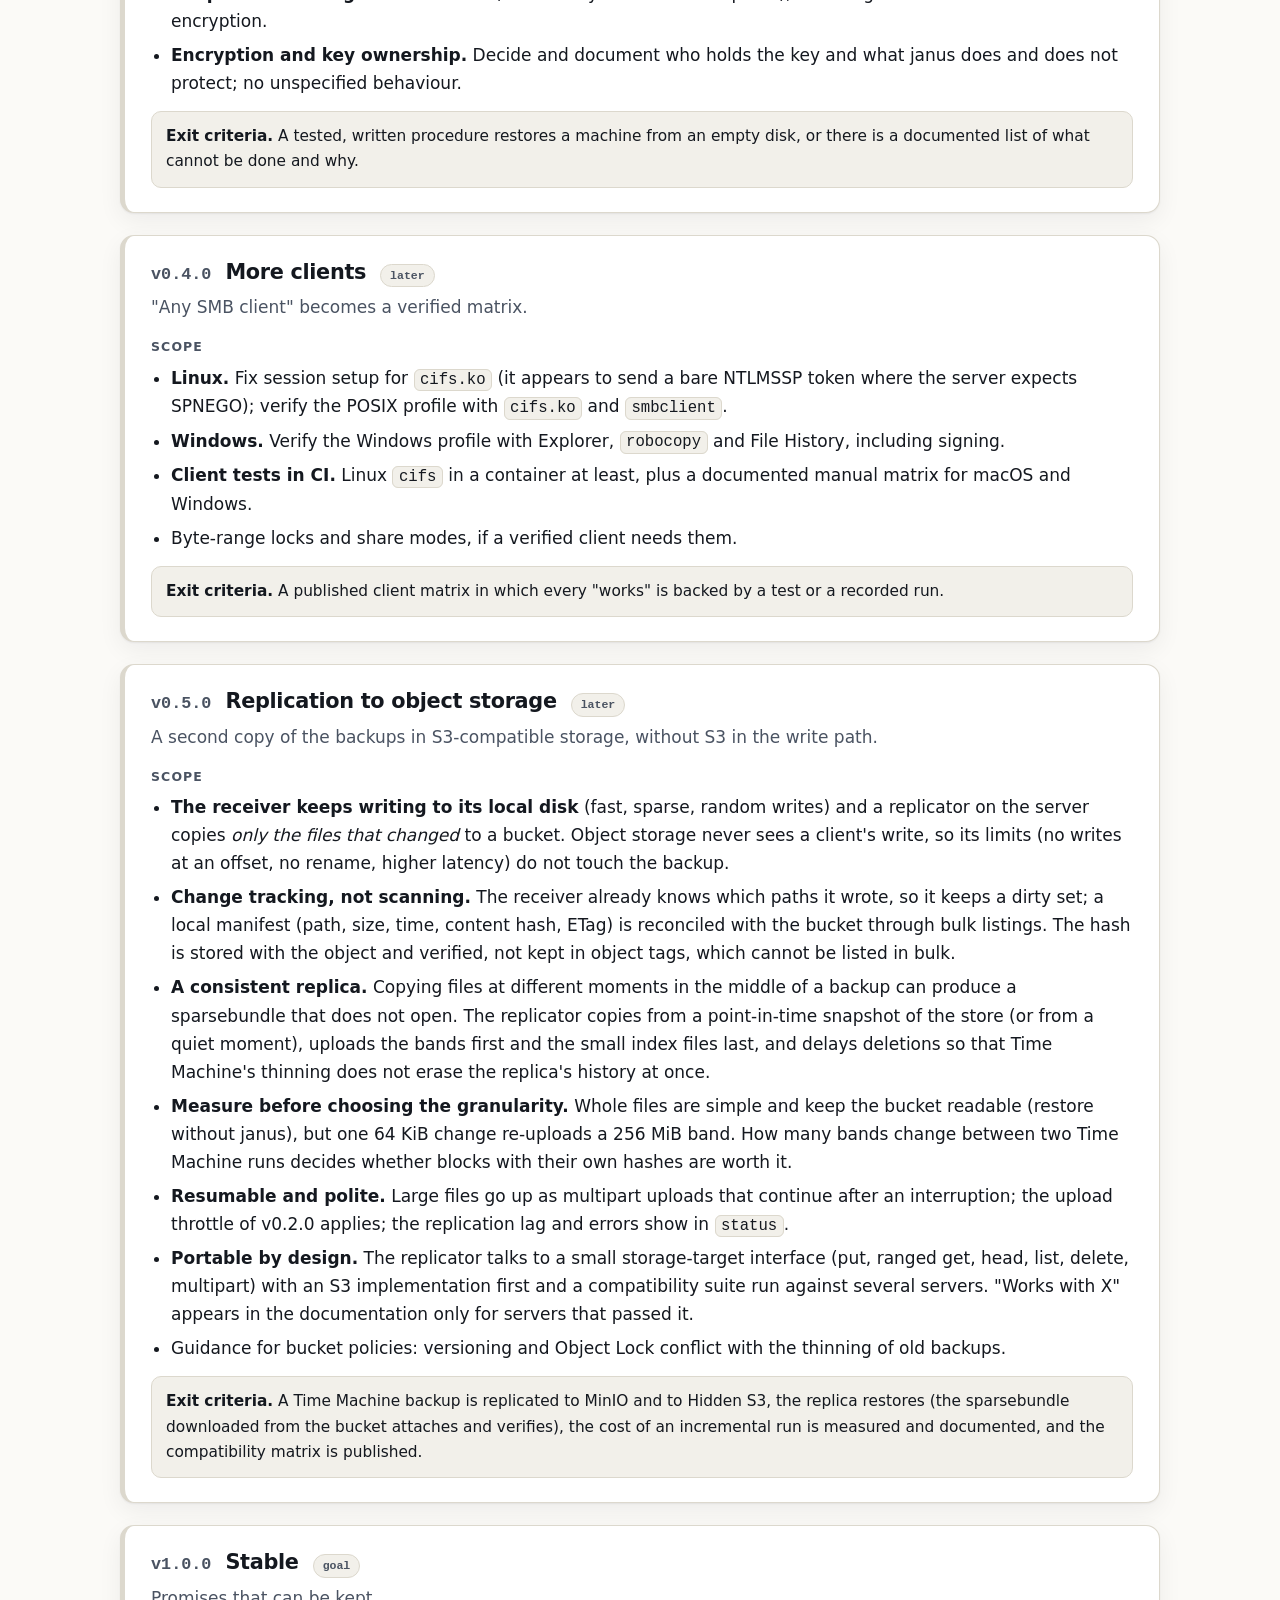
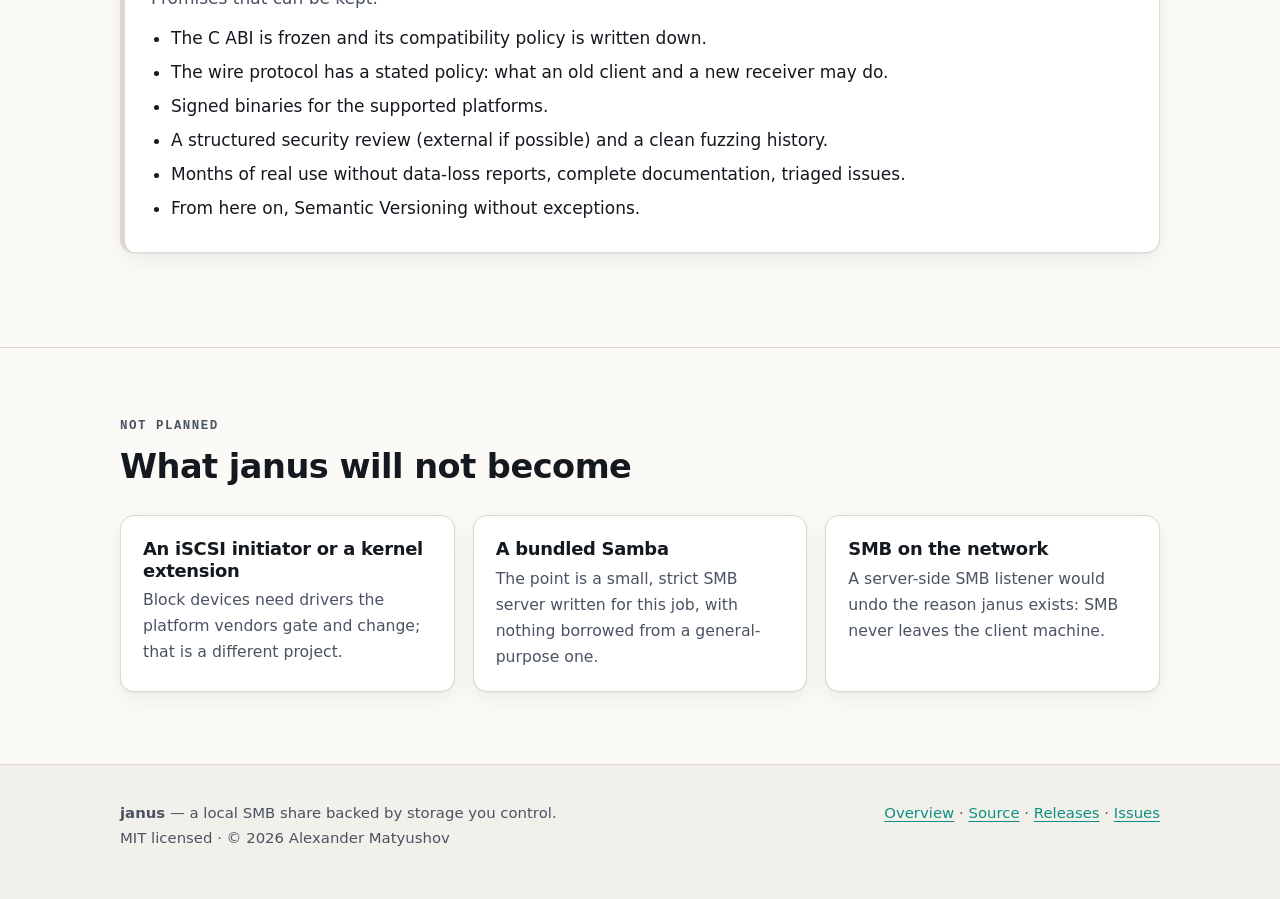
==== commit 1f9b005f: "roadmap chanches" ====
--- a/docs/roadmap.html
+++ b/docs/roadmap.html
@@ -171,17 +171,21 @@
     <article class="ver" id="v0-5-0">
       <header>
         <span class="vnum">v0.5.0</span>
-        <h3>More backends</h3>
+        <h3>Replication to object storage</h3>
         <span class="chip research">later</span>
       </header>
-      <p class="theme">Object storage behind the same share.</p>
-      <h4>Scope</h4>
-      <ul>
-        <li><strong>S3-compatible storage</strong> (AWS S3, MinIO, Wasabi, R2, Ceph) behind the receiver. Time Machine's 256&nbsp;MiB sparse bands make "one file, one object" impractical, so the choice between a chunked layout and multipart upload with server-side copy follows measurements: the write profile of the backup client first, then a prototype against MinIO.</li>
-        <li>Guidance for bucket policies: versioning and Object Lock conflict with Time Machine's thinning of old backups.</li>
-        <li>The backend interface is frozen and every backend must pass the same contract tests.</li>
-      </ul>
-      <div class="exit"><b>Exit criteria.</b> A Time Machine backup completes to MinIO, and the costs and trade-offs are documented.</div>
+      <p class="theme">A second copy of the backups in S3-compatible storage, without S3 in the write path.</p>
+      <h4>Scope</h4>
+      <ul>
+        <li><strong>The receiver keeps writing to its local disk</strong> (fast, sparse, random writes) and a replicator on the server copies <em>only the files that changed</em> to a bucket. Object storage never sees a client's write, so its limits (no writes at an offset, no rename, higher latency) do not touch the backup.</li>
+        <li><strong>Change tracking, not scanning.</strong> The receiver already knows which paths it wrote, so it keeps a dirty set; a local manifest (path, size, time, content hash, ETag) is reconciled with the bucket through bulk listings. The hash is stored with the object and verified, not kept in object tags, which cannot be listed in bulk.</li>
+        <li><strong>A consistent replica.</strong> Copying files at different moments in the middle of a backup can produce a sparsebundle that does not open. The replicator copies from a point-in-time snapshot of the store (or from a quiet moment), uploads the bands first and the small index files last, and delays deletions so that Time Machine's thinning does not erase the replica's history at once.</li>
+        <li><strong>Measure before choosing the granularity.</strong> Whole files are simple and keep the bucket readable (restore without janus), but one 64&nbsp;KiB change re-uploads a 256&nbsp;MiB band. How many bands change between two Time Machine runs decides whether blocks with their own hashes are worth it.</li>
+        <li><strong>Resumable and polite.</strong> Large files go up as multipart uploads that continue after an interruption; the upload throttle of v0.2.0 applies; the replication lag and errors show in <code>status</code>.</li>
+        <li><strong>Portable by design.</strong> The replicator talks to a small storage-target interface (put, ranged get, head, list, delete, multipart) with an S3 implementation first and a compatibility suite run against several servers. "Works with X" appears in the documentation only for servers that passed it.</li>
+        <li>Guidance for bucket policies: versioning and Object Lock conflict with the thinning of old backups.</li>
+      </ul>
+      <div class="exit"><b>Exit criteria.</b> A Time Machine backup is replicated to MinIO and to Hidden S3, the replica restores (the sparsebundle downloaded from the bucket attaches and verifies), the cost of an incremental run is measured and documented, and the compatibility matrix is published.</div>
     </article>
 
     <!-- v1.0.0 -->
